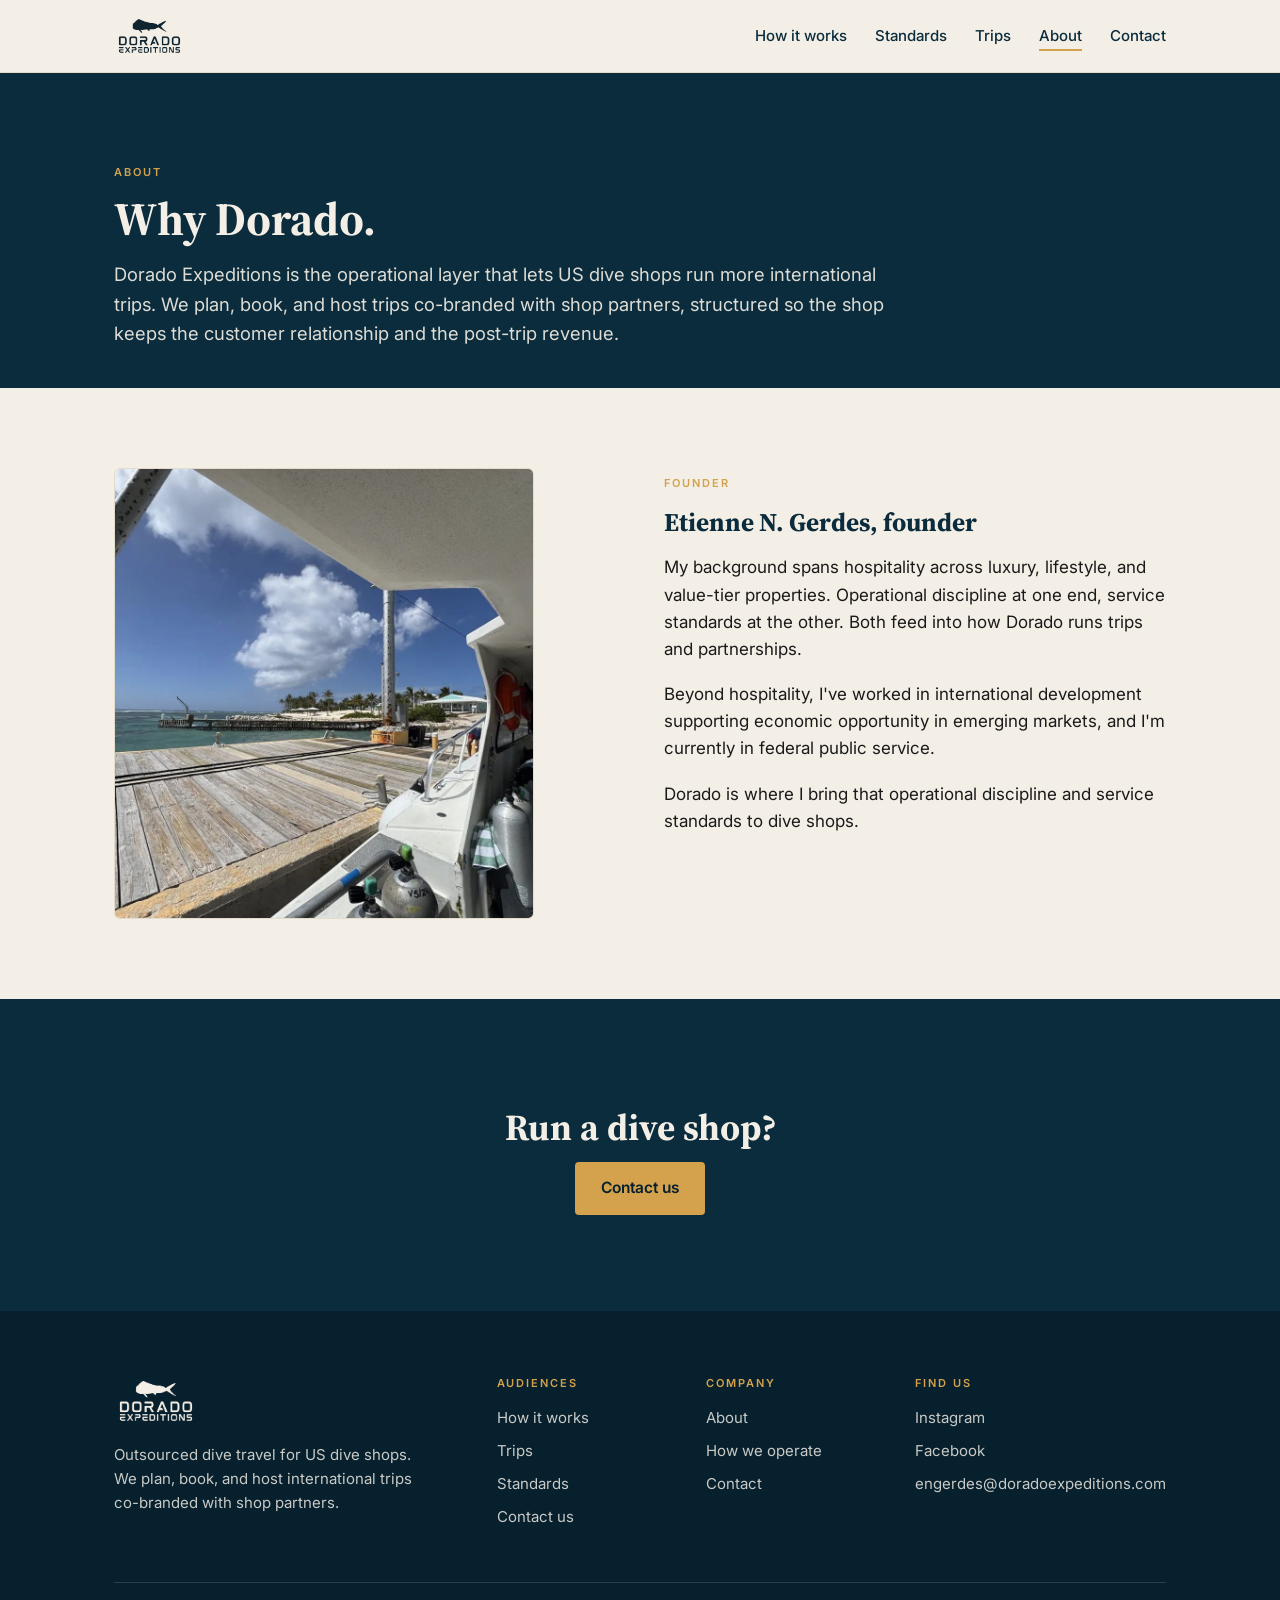
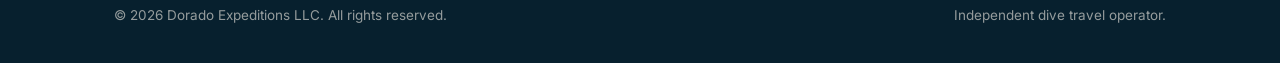
==== about/index.html @ 0cf163b3 "Add files via upload" ====
<!DOCTYPE html>
<html lang="en">
<head>
<meta charset="utf-8">
<meta name="viewport" content="width=device-width, initial-scale=1">
<title>About — Dorado Expeditions</title>
<meta name="description" content="Dorado Expeditions is a boutique dive travel operator running co-branded trips with US dive shops. Founded by Etienne N. Gerdes.">
<link rel="preconnect" href="https://fonts.googleapis.com">
<link rel="preconnect" href="https://fonts.gstatic.com" crossorigin>
<link href="https://fonts.googleapis.com/css2?family=Inter:wght@400;500;600&family=Source+Serif+4:ital,wght@0,400;0,600;0,700;1,400;1,600;1,700&display=swap" rel="stylesheet">
<style>
:root{--sea:#0B2C3D;--bone:#F4EFE6;--gold:#D4A24C;--teal:#3A7D7B;--sand:#D9C9A8;--ink:#1A1A1A;--line:#E3DBCB;--sea-deep:#07202E;}
*{margin:0;padding:0;box-sizing:border-box}
html{scroll-behavior:smooth}
body{background:var(--bone);color:var(--ink);font-family:'Inter',system-ui,sans-serif;font-size:17px;line-height:1.6;-webkit-font-smoothing:antialiased}
img{display:block;max-width:100%}
a{color:inherit;text-decoration:none}
:focus-visible{outline:2px solid var(--gold);outline-offset:3px;border-radius:2px}
.wrap{max-width:1100px;margin:0 auto;padding:0 24px}
.eyebrow{font-size:11px;font-weight:600;letter-spacing:.18em;text-transform:uppercase;color:var(--gold)}
h1,h2,h3{font-family:'Source Serif 4',Georgia,serif;color:var(--sea);line-height:1.12;font-weight:700}
p{max-width:65ch}
/* nav */
.nav{position:sticky;top:0;z-index:50;background:rgba(244,239,230,.92);backdrop-filter:blur(10px);border-bottom:1px solid var(--line)}
.nav-in{max-width:1100px;margin:0 auto;padding:14px 24px;display:flex;align-items:center;justify-content:space-between}
.nav-logo img{height:44px;width:auto}
.nav-links{display:flex;gap:28px;list-style:none}
.nav-links a{font-size:15px;font-weight:500;color:var(--sea);padding-bottom:4px;border-bottom:2px solid transparent;transition:border-color .18s}
.nav-links a:hover,.nav-links a[aria-current]{border-bottom-color:var(--gold)}
.nav-burger{display:none;background:none;border:none;cursor:pointer;padding:6px}
.nav-burger span{display:block;width:22px;height:2px;background:var(--sea);margin:5px 0}
@media(max-width:800px){
 .nav-burger{display:block}
 .nav-links{position:absolute;top:100%;left:0;right:0;background:var(--bone);border-bottom:1px solid var(--line);flex-direction:column;gap:0;padding:8px 24px 16px;display:none}
 .nav-links.open{display:flex}
 .nav-links a{display:block;padding:12px 0;border-bottom:none;font-size:17px}
}
/* home hero */
.hero{position:relative;min-height:78vh;display:flex;align-items:flex-end;color:var(--bone);isolation:isolate}
.hero picture,.hero>img{position:absolute;inset:0;z-index:-2}
.hero picture img,.hero>img{width:100%;height:100%;object-fit:cover}
.hero::after{content:"";position:absolute;inset:0;z-index:-1;background:linear-gradient(180deg,rgba(11,44,61,.28) 0%,rgba(11,44,61,.24) 45%,rgba(7,32,46,.82) 100%)}
.hero-in{width:100%;max-width:1100px;margin:0 auto;padding:96px 24px 72px}
.hero h1{color:var(--bone);font-size:clamp(2.3rem,5.6vw,4rem);max-width:17ch;margin:14px 0 18px}
.hero h1 em{font-style:italic;color:var(--gold)}
.hero p{font-size:clamp(1.05rem,2vw,1.25rem);max-width:52ch;color:rgba(244,239,230,.92)}
.hero-cta{margin-top:30px;display:flex;gap:14px;flex-wrap:wrap}
/* interior page header: compact photo band with title on it */
.page-head{position:relative;display:flex;align-items:flex-end;min-height:320px;color:var(--bone);isolation:isolate}
.page-head>img{position:absolute;inset:0;width:100%;height:100%;object-fit:cover;z-index:-2}
.page-head::after{content:"";position:absolute;inset:0;z-index:-1;background:linear-gradient(180deg,rgba(11,44,61,.42) 0%,rgba(7,32,46,.8) 100%)}
.page-head.plain{background:var(--sea);min-height:0}
.page-head.plain::after{display:none}
.page-head .wrap{width:100%;padding-top:84px;padding-bottom:40px}
.page-head h1{color:var(--bone);font-size:clamp(2rem,4.4vw,2.9rem);margin-top:10px}
.page-head p{color:rgba(244,239,230,.9);margin-top:14px;font-size:clamp(1rem,1.8vw,1.15rem)}
/* buttons */
.btn{display:inline-block;font-weight:600;font-size:15.5px;padding:14px 26px;border-radius:4px;transition:transform .15s,background .15s}
.btn:hover{transform:translateY(-1px)}
.btn-primary{background:var(--sea);color:var(--bone)}
.btn-primary:hover{background:var(--sea-deep)}
.btn-gold{background:var(--gold);color:var(--sea-deep)}
.btn-gold:hover{background:#c3903c}
.btn-ghost{border:1.5px solid rgba(244,239,230,.7);color:var(--bone)}
.btn-ghost:hover{border-color:var(--gold);color:var(--gold)}
/* sections */
.sec{padding:80px 0}
.sec-head{margin-bottom:42px}
.sec-head h2{font-size:clamp(1.7rem,3.4vw,2.4rem);margin-top:12px}
/* cards */
.grid3{display:grid;grid-template-columns:repeat(3,1fr);gap:22px}
.grid2{display:grid;grid-template-columns:1fr 1fr;gap:22px}
@media(max-width:800px){.grid3,.grid2{grid-template-columns:1fr}}
.card{background:#FFFDF8;border:1px solid var(--line);border-radius:6px;padding:30px 28px}
.card .num{font-family:'Source Serif 4',serif;font-size:2rem;font-weight:700;color:var(--gold);line-height:1}
.card h3{font-size:1.2rem;margin:12px 0 10px}
.card p{font-size:15.5px}
.mode{border-top:3px solid var(--gold)}
/* panels */
.panel{border-radius:6px;padding:34px 32px}
.panel h3{font-size:12px;font-weight:600;letter-spacing:.18em;text-transform:uppercase;font-family:'Inter',sans-serif;margin-bottom:18px}
.panel ul{list-style:none}
.panel li{position:relative;padding-left:20px;margin-bottom:12px;font-size:16px;line-height:1.5}
.panel li::before{content:"";position:absolute;left:0;top:.62em;width:6px;height:6px;border-radius:50%}
.panel.dark{background:var(--sea);color:#EEF0EE}
.panel.dark h3{color:var(--gold)}
.panel.dark li::before{background:var(--gold)}
.panel.light{background:#FFFDF8;border:1px solid var(--line);color:var(--sea)}
.panel.light h3{color:var(--gold)}
.panel.light li::before{background:var(--teal)}
/* CTA band (optional photo background) */
.cta-band{position:relative;isolation:isolate;background:var(--sea);color:var(--bone);text-align:center;padding:96px 24px;overflow:hidden}
.cta-band>img{position:absolute;inset:0;width:100%;height:100%;object-fit:cover;z-index:-2}
.cta-band.photo::before{content:"";position:absolute;inset:0;z-index:-1;background:linear-gradient(180deg,rgba(11,44,61,.9) 0%,rgba(7,32,46,.94) 100%)}
.cta-band h2{color:var(--bone);font-size:clamp(1.7rem,3.4vw,2.3rem);margin:12px auto 14px}
.cta-band p{margin:0 auto 28px;color:rgba(244,239,230,.85)}
/* footer */
footer{background:var(--sea-deep);color:rgba(244,239,230,.82);padding:64px 0 36px;font-size:15px}
.foot-grid{display:grid;grid-template-columns:2fr 1fr 1fr 1fr;gap:36px;margin-bottom:44px}
@media(max-width:800px){.foot-grid{grid-template-columns:1fr 1fr}}
@media(max-width:520px){.foot-grid{grid-template-columns:1fr}}
footer h4{font-size:11px;letter-spacing:.18em;text-transform:uppercase;color:var(--gold);margin-bottom:14px;font-weight:600}
footer ul{list-style:none}
footer li{margin-bottom:9px}
footer a:hover{color:var(--gold)}
.foot-logo img{height:52px;width:auto;margin-bottom:16px}
.foot-base{border-top:1px solid rgba(244,239,230,.14);padding-top:22px;display:flex;justify-content:space-between;gap:12px;flex-wrap:wrap;font-size:13.5px;color:rgba(244,239,230,.6)}
/* prose + misc */
.prose p{margin-bottom:18px}
.lead{font-size:clamp(1.05rem,1.8vw,1.2rem)}
.pull{border-left:3px solid var(--gold);padding:6px 0 6px 22px;font-family:'Source Serif 4',serif;font-size:1.25rem;color:var(--sea);font-style:italic}
.portrait{max-width:420px;border-radius:6px;border:1px solid var(--line)}
/* reveal */
.rv{opacity:0;transform:translateY(14px);transition:opacity .6s ease,transform .6s ease}
.rv.in{opacity:1;transform:none}
@media(prefers-reduced-motion:reduce){.rv{opacity:1;transform:none;transition:none}html{scroll-behavior:auto}}
</style>
</head>
<body>
<header class="nav"><div class="nav-in"><a class="nav-logo" href="../" aria-label="Dorado Expeditions home"><img src="../logo/dorado-dark.png" alt="Dorado Expeditions"></a><nav aria-label="Main"><button class="nav-burger" aria-label="Menu"><span></span><span></span><span></span></button><ul class="nav-links"><li><a href="../for-shops/">How it works</a></li><li><a href="../standards/">Standards</a></li><li><a href="../trips/">Trips</a></li><li><a href="../about/" aria-current='page'>About</a></li><li><a href="../contact/">Contact</a></li></ul></nav></div></header>

<section class="page-head plain">
<div class="wrap"><span class="eyebrow">About</span><h1>Why Dorado.</h1>
<p>Dorado Expeditions is the operational layer that lets US dive shops run more international trips. We plan, book, and host trips co-branded with shop partners, structured so the shop keeps the customer relationship and the post-trip revenue.</p></div>
</section>

<section class="sec">
<div class="wrap grid2" style="align-items:start;gap:48px">
<div class="rv"><img class="portrait" src="../photos/about-founder.jpg" alt="Etienne N. Gerdes, founder of Dorado Expeditions"></div>
<div class="prose rv">
<span class="eyebrow">Founder</span>
<h3 style="font-size:1.6rem;margin:12px 0 18px">Etienne N. Gerdes, founder</h3>
<p>My background spans hospitality across luxury, lifestyle, and value-tier properties. Operational discipline at one end, service standards at the other. Both feed into how Dorado runs trips and partnerships.</p>
<p>Beyond hospitality, I've worked in international development supporting economic opportunity in emerging markets, and I'm currently in federal public service.</p>
<p>Dorado is where I bring that operational discipline and service standards to dive shops.</p>
</div>
</div>
</section>

<section class="cta-band">
<h2>Run a dive shop?</h2>
<a class="btn btn-gold" href="../contact/">Contact us</a>
</section>

<footer><div class="wrap">
<div class="foot-grid">
<div class="foot-logo"><img src="../logo/dorado-bone.png" alt="Dorado Expeditions">
<p style="max-width:34ch">Outsourced dive travel for US dive shops. We plan, book, and host international trips co-branded with shop partners.</p></div>
<div><h4>Audiences</h4><ul><li><a href="../for-shops/">How it works</a></li><li><a href="../trips/">Trips</a></li><li><a href="../standards/">Standards</a></li><li><a href="../contact/">Contact us</a></li></ul></div>
<div><h4>Company</h4><ul><li><a href="../about/">About</a></li><li><a href="../standards/">How we operate</a></li><li><a href="../contact/">Contact</a></li></ul></div>
<div><h4>Find us</h4><ul><li><a href="https://instagram.com/doradoexpeditions">Instagram</a></li><li><a href="https://facebook.com/doradoexpeditions">Facebook</a></li><li><a href="mailto:engerdes@doradoexpeditions.com">engerdes@doradoexpeditions.com</a></li></ul></div>
</div>
<div class="foot-base"><span>&copy; 2026 Dorado Expeditions LLC. All rights reserved.</span><span>Independent dive travel operator.</span></div>
</div></footer>
<script>
document.querySelector('.nav-burger')?.addEventListener('click',e=>{document.querySelector('.nav-links').classList.toggle('open')});
const io=new IntersectionObserver(es=>es.forEach(x=>{if(x.isIntersecting){x.target.classList.add('in');io.unobserve(x.target)}}),{threshold:.12});
document.querySelectorAll('.rv').forEach(el=>io.observe(el));
</script>
</body>
</html>
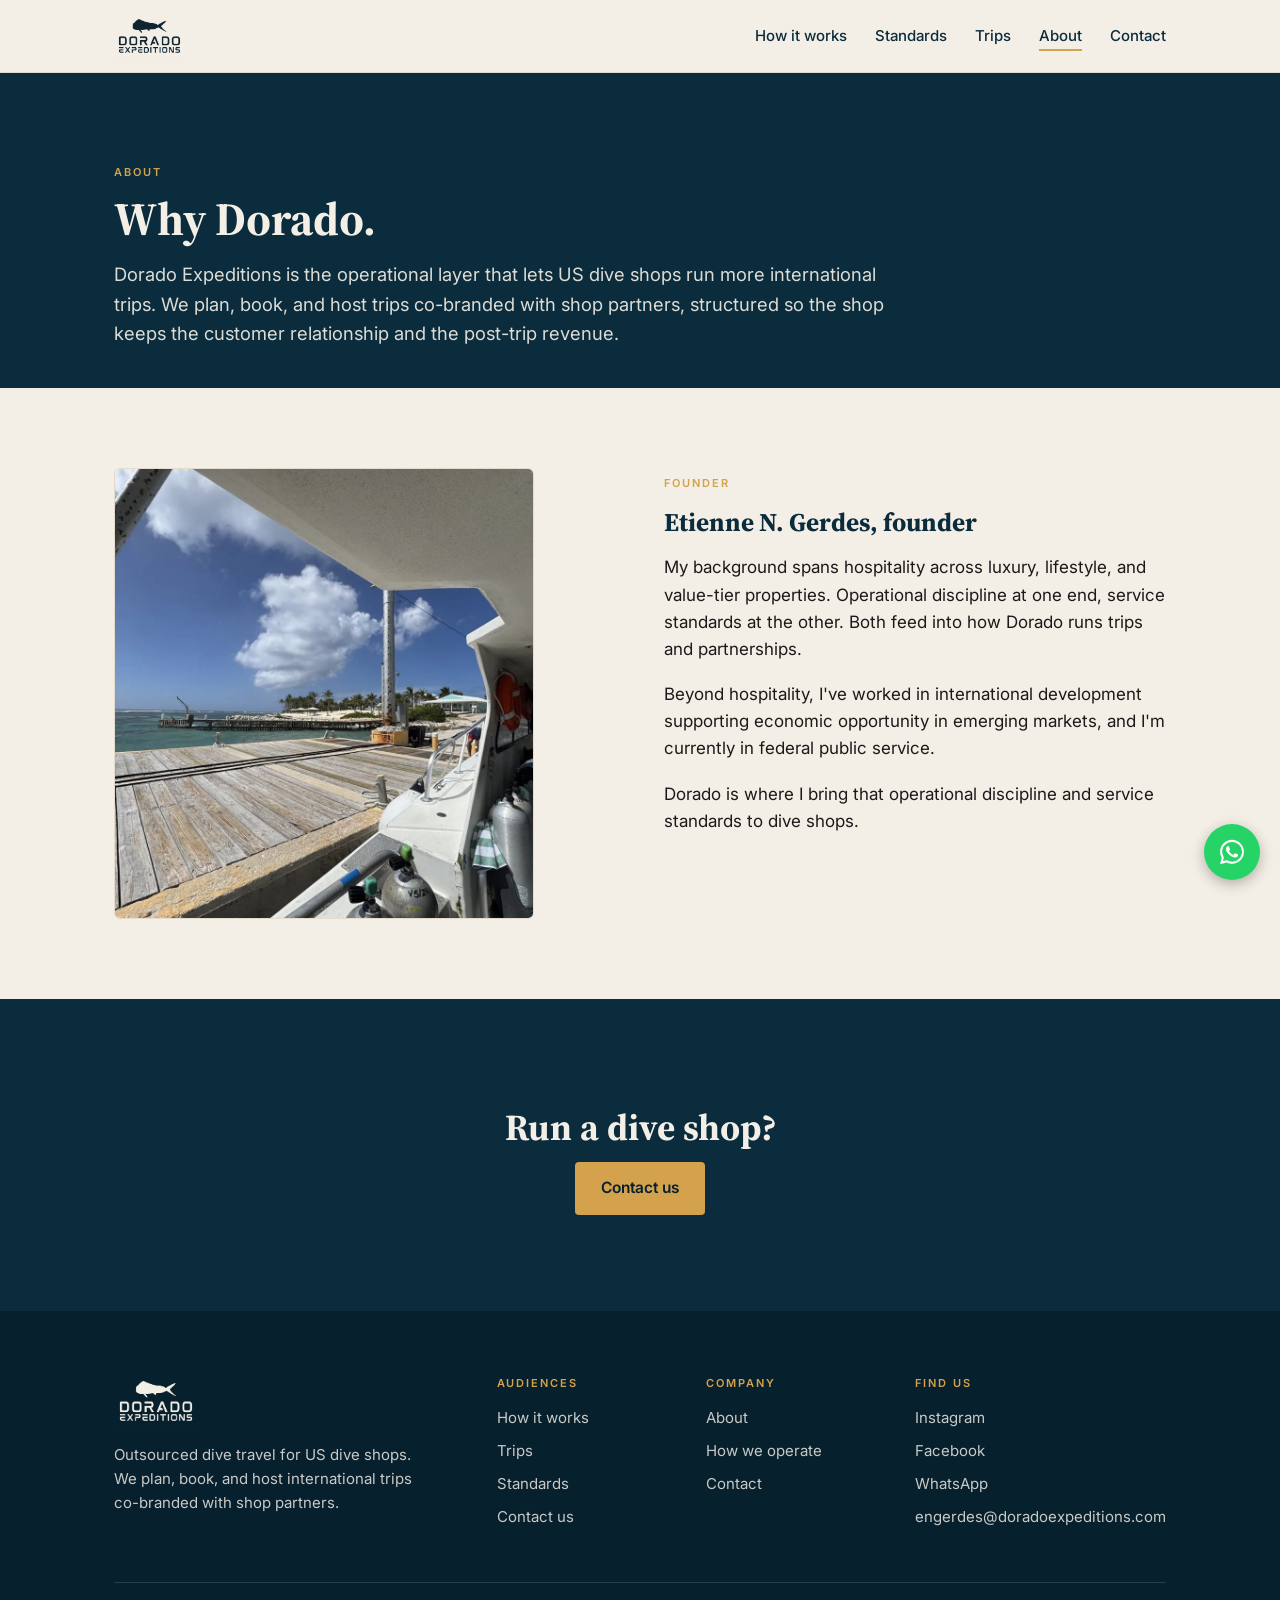
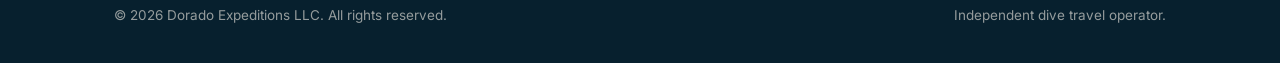
==== commit bc306443: "SEO upgrades, WhatsApp contact channel, hero fix, shared stylesheet - Extract duplicated inline CSS " ====
--- a/about/index.html
+++ b/about/index.html
@@ -8,113 +8,17 @@
 <link rel="preconnect" href="https://fonts.googleapis.com">
 <link rel="preconnect" href="https://fonts.gstatic.com" crossorigin>
 <link href="https://fonts.googleapis.com/css2?family=Inter:wght@400;500;600&family=Source+Serif+4:ital,wght@0,400;0,600;0,700;1,400;1,600;1,700&display=swap" rel="stylesheet">
-<style>
-:root{--sea:#0B2C3D;--bone:#F4EFE6;--gold:#D4A24C;--teal:#3A7D7B;--sand:#D9C9A8;--ink:#1A1A1A;--line:#E3DBCB;--sea-deep:#07202E;}
-*{margin:0;padding:0;box-sizing:border-box}
-html{scroll-behavior:smooth}
-body{background:var(--bone);color:var(--ink);font-family:'Inter',system-ui,sans-serif;font-size:17px;line-height:1.6;-webkit-font-smoothing:antialiased}
-img{display:block;max-width:100%}
-a{color:inherit;text-decoration:none}
-:focus-visible{outline:2px solid var(--gold);outline-offset:3px;border-radius:2px}
-.wrap{max-width:1100px;margin:0 auto;padding:0 24px}
-.eyebrow{font-size:11px;font-weight:600;letter-spacing:.18em;text-transform:uppercase;color:var(--gold)}
-h1,h2,h3{font-family:'Source Serif 4',Georgia,serif;color:var(--sea);line-height:1.12;font-weight:700}
-p{max-width:65ch}
-/* nav */
-.nav{position:sticky;top:0;z-index:50;background:rgba(244,239,230,.92);backdrop-filter:blur(10px);border-bottom:1px solid var(--line)}
-.nav-in{max-width:1100px;margin:0 auto;padding:14px 24px;display:flex;align-items:center;justify-content:space-between}
-.nav-logo img{height:44px;width:auto}
-.nav-links{display:flex;gap:28px;list-style:none}
-.nav-links a{font-size:15px;font-weight:500;color:var(--sea);padding-bottom:4px;border-bottom:2px solid transparent;transition:border-color .18s}
-.nav-links a:hover,.nav-links a[aria-current]{border-bottom-color:var(--gold)}
-.nav-burger{display:none;background:none;border:none;cursor:pointer;padding:6px}
-.nav-burger span{display:block;width:22px;height:2px;background:var(--sea);margin:5px 0}
-@media(max-width:800px){
- .nav-burger{display:block}
- .nav-links{position:absolute;top:100%;left:0;right:0;background:var(--bone);border-bottom:1px solid var(--line);flex-direction:column;gap:0;padding:8px 24px 16px;display:none}
- .nav-links.open{display:flex}
- .nav-links a{display:block;padding:12px 0;border-bottom:none;font-size:17px}
-}
-/* home hero */
-.hero{position:relative;min-height:78vh;display:flex;align-items:flex-end;color:var(--bone);isolation:isolate}
-.hero picture,.hero>img{position:absolute;inset:0;z-index:-2}
-.hero picture img,.hero>img{width:100%;height:100%;object-fit:cover}
-.hero::after{content:"";position:absolute;inset:0;z-index:-1;background:linear-gradient(180deg,rgba(11,44,61,.28) 0%,rgba(11,44,61,.24) 45%,rgba(7,32,46,.82) 100%)}
-.hero-in{width:100%;max-width:1100px;margin:0 auto;padding:96px 24px 72px}
-.hero h1{color:var(--bone);font-size:clamp(2.3rem,5.6vw,4rem);max-width:17ch;margin:14px 0 18px}
-.hero h1 em{font-style:italic;color:var(--gold)}
-.hero p{font-size:clamp(1.05rem,2vw,1.25rem);max-width:52ch;color:rgba(244,239,230,.92)}
-.hero-cta{margin-top:30px;display:flex;gap:14px;flex-wrap:wrap}
-/* interior page header: compact photo band with title on it */
-.page-head{position:relative;display:flex;align-items:flex-end;min-height:320px;color:var(--bone);isolation:isolate}
-.page-head>img{position:absolute;inset:0;width:100%;height:100%;object-fit:cover;z-index:-2}
-.page-head::after{content:"";position:absolute;inset:0;z-index:-1;background:linear-gradient(180deg,rgba(11,44,61,.42) 0%,rgba(7,32,46,.8) 100%)}
-.page-head.plain{background:var(--sea);min-height:0}
-.page-head.plain::after{display:none}
-.page-head .wrap{width:100%;padding-top:84px;padding-bottom:40px}
-.page-head h1{color:var(--bone);font-size:clamp(2rem,4.4vw,2.9rem);margin-top:10px}
-.page-head p{color:rgba(244,239,230,.9);margin-top:14px;font-size:clamp(1rem,1.8vw,1.15rem)}
-/* buttons */
-.btn{display:inline-block;font-weight:600;font-size:15.5px;padding:14px 26px;border-radius:4px;transition:transform .15s,background .15s}
-.btn:hover{transform:translateY(-1px)}
-.btn-primary{background:var(--sea);color:var(--bone)}
-.btn-primary:hover{background:var(--sea-deep)}
-.btn-gold{background:var(--gold);color:var(--sea-deep)}
-.btn-gold:hover{background:#c3903c}
-.btn-ghost{border:1.5px solid rgba(244,239,230,.7);color:var(--bone)}
-.btn-ghost:hover{border-color:var(--gold);color:var(--gold)}
-/* sections */
-.sec{padding:80px 0}
-.sec-head{margin-bottom:42px}
-.sec-head h2{font-size:clamp(1.7rem,3.4vw,2.4rem);margin-top:12px}
-/* cards */
-.grid3{display:grid;grid-template-columns:repeat(3,1fr);gap:22px}
-.grid2{display:grid;grid-template-columns:1fr 1fr;gap:22px}
-@media(max-width:800px){.grid3,.grid2{grid-template-columns:1fr}}
-.card{background:#FFFDF8;border:1px solid var(--line);border-radius:6px;padding:30px 28px}
-.card .num{font-family:'Source Serif 4',serif;font-size:2rem;font-weight:700;color:var(--gold);line-height:1}
-.card h3{font-size:1.2rem;margin:12px 0 10px}
-.card p{font-size:15.5px}
-.mode{border-top:3px solid var(--gold)}
-/* panels */
-.panel{border-radius:6px;padding:34px 32px}
-.panel h3{font-size:12px;font-weight:600;letter-spacing:.18em;text-transform:uppercase;font-family:'Inter',sans-serif;margin-bottom:18px}
-.panel ul{list-style:none}
-.panel li{position:relative;padding-left:20px;margin-bottom:12px;font-size:16px;line-height:1.5}
-.panel li::before{content:"";position:absolute;left:0;top:.62em;width:6px;height:6px;border-radius:50%}
-.panel.dark{background:var(--sea);color:#EEF0EE}
-.panel.dark h3{color:var(--gold)}
-.panel.dark li::before{background:var(--gold)}
-.panel.light{background:#FFFDF8;border:1px solid var(--line);color:var(--sea)}
-.panel.light h3{color:var(--gold)}
-.panel.light li::before{background:var(--teal)}
-/* CTA band (optional photo background) */
-.cta-band{position:relative;isolation:isolate;background:var(--sea);color:var(--bone);text-align:center;padding:96px 24px;overflow:hidden}
-.cta-band>img{position:absolute;inset:0;width:100%;height:100%;object-fit:cover;z-index:-2}
-.cta-band.photo::before{content:"";position:absolute;inset:0;z-index:-1;background:linear-gradient(180deg,rgba(11,44,61,.9) 0%,rgba(7,32,46,.94) 100%)}
-.cta-band h2{color:var(--bone);font-size:clamp(1.7rem,3.4vw,2.3rem);margin:12px auto 14px}
-.cta-band p{margin:0 auto 28px;color:rgba(244,239,230,.85)}
-/* footer */
-footer{background:var(--sea-deep);color:rgba(244,239,230,.82);padding:64px 0 36px;font-size:15px}
-.foot-grid{display:grid;grid-template-columns:2fr 1fr 1fr 1fr;gap:36px;margin-bottom:44px}
-@media(max-width:800px){.foot-grid{grid-template-columns:1fr 1fr}}
-@media(max-width:520px){.foot-grid{grid-template-columns:1fr}}
-footer h4{font-size:11px;letter-spacing:.18em;text-transform:uppercase;color:var(--gold);margin-bottom:14px;font-weight:600}
-footer ul{list-style:none}
-footer li{margin-bottom:9px}
-footer a:hover{color:var(--gold)}
-.foot-logo img{height:52px;width:auto;margin-bottom:16px}
-.foot-base{border-top:1px solid rgba(244,239,230,.14);padding-top:22px;display:flex;justify-content:space-between;gap:12px;flex-wrap:wrap;font-size:13.5px;color:rgba(244,239,230,.6)}
-/* prose + misc */
-.prose p{margin-bottom:18px}
-.lead{font-size:clamp(1.05rem,1.8vw,1.2rem)}
-.pull{border-left:3px solid var(--gold);padding:6px 0 6px 22px;font-family:'Source Serif 4',serif;font-size:1.25rem;color:var(--sea);font-style:italic}
-.portrait{max-width:420px;border-radius:6px;border:1px solid var(--line)}
-/* reveal */
-.rv{opacity:0;transform:translateY(14px);transition:opacity .6s ease,transform .6s ease}
-.rv.in{opacity:1;transform:none}
-@media(prefers-reduced-motion:reduce){.rv{opacity:1;transform:none;transition:none}html{scroll-behavior:auto}}
-</style>
+<link rel="stylesheet" href="/assets/site.css">
+<link rel="canonical" href="https://doradoexpeditions.com/about/">
+<meta property="og:type" content="website">
+<meta property="og:site_name" content="Dorado Expeditions">
+<meta property="og:title" content="About — Dorado Expeditions">
+<meta property="og:description" content="Dorado Expeditions is a boutique dive travel operator running co-branded trips with US dive shops. Founded by Etienne N. Gerdes.">
+<meta property="og:url" content="https://doradoexpeditions.com/about/">
+<meta property="og:image" content="https://doradoexpeditions.com/photos/home-hero.jpg">
+<meta name="twitter:card" content="summary_large_image">
+<link rel="icon" href="/logo/fish-dark.png">
+<link rel="apple-touch-icon" href="/logo/fish-dark.png">
 </head>
 <body>
 <header class="nav"><div class="nav-in"><a class="nav-logo" href="../" aria-label="Dorado Expeditions home"><img src="../logo/dorado-dark.png" alt="Dorado Expeditions"></a><nav aria-label="Main"><button class="nav-burger" aria-label="Menu"><span></span><span></span><span></span></button><ul class="nav-links"><li><a href="../for-shops/">How it works</a></li><li><a href="../standards/">Standards</a></li><li><a href="../trips/">Trips</a></li><li><a href="../about/" aria-current='page'>About</a></li><li><a href="../contact/">Contact</a></li></ul></nav></div></header>
@@ -129,7 +33,7 @@
 <div class="rv"><img class="portrait" src="../photos/about-founder.jpg" alt="Etienne N. Gerdes, founder of Dorado Expeditions"></div>
 <div class="prose rv">
 <span class="eyebrow">Founder</span>
-<h3 style="font-size:1.6rem;margin:12px 0 18px">Etienne N. Gerdes, founder</h3>
+<h2 style="font-size:1.6rem;margin:12px 0 18px">Etienne N. Gerdes, founder</h2>
 <p>My background spans hospitality across luxury, lifestyle, and value-tier properties. Operational discipline at one end, service standards at the other. Both feed into how Dorado runs trips and partnerships.</p>
 <p>Beyond hospitality, I've worked in international development supporting economic opportunity in emerging markets, and I'm currently in federal public service.</p>
 <p>Dorado is where I bring that operational discipline and service standards to dive shops.</p>
@@ -148,10 +52,11 @@
 <p style="max-width:34ch">Outsourced dive travel for US dive shops. We plan, book, and host international trips co-branded with shop partners.</p></div>
 <div><h4>Audiences</h4><ul><li><a href="../for-shops/">How it works</a></li><li><a href="../trips/">Trips</a></li><li><a href="../standards/">Standards</a></li><li><a href="../contact/">Contact us</a></li></ul></div>
 <div><h4>Company</h4><ul><li><a href="../about/">About</a></li><li><a href="../standards/">How we operate</a></li><li><a href="../contact/">Contact</a></li></ul></div>
-<div><h4>Find us</h4><ul><li><a href="https://instagram.com/doradoexpeditions">Instagram</a></li><li><a href="https://facebook.com/doradoexpeditions">Facebook</a></li><li><a href="mailto:engerdes@doradoexpeditions.com">engerdes@doradoexpeditions.com</a></li></ul></div>
+<div><h4>Find us</h4><ul><li><a href="https://instagram.com/doradoexpeditions">Instagram</a></li><li><a href="https://facebook.com/doradoexpeditions">Facebook</a></li><li><a href="https://wa.me/16094233246">WhatsApp</a></li><li><a href="mailto:engerdes@doradoexpeditions.com">engerdes@doradoexpeditions.com</a></li></ul></div>
 </div>
 <div class="foot-base"><span>&copy; 2026 Dorado Expeditions LLC. All rights reserved.</span><span>Independent dive travel operator.</span></div>
 </div></footer>
+<a class="wa-float" href="https://wa.me/16094233246?text=Hi%20Dorado%20%E2%80%94%20I%20run%20a%20dive%20shop%20and%20want%20to%20talk%20about%20running%20trips%20together." target="_blank" rel="noopener" aria-label="Chat with Dorado on WhatsApp"><svg viewBox="0 0 32 32" aria-hidden="true"><path d="M16.04 3C9.02 3 3.32 8.7 3.32 15.72c0 2.24.59 4.43 1.71 6.36L3.2 29l7.1-1.86a12.66 12.66 0 0 0 5.74 1.38h.01c7.01 0 12.72-5.7 12.72-12.72 0-3.4-1.32-6.6-3.72-9A12.65 12.65 0 0 0 16.04 3zm0 23.38h-.01a10.5 10.5 0 0 1-5.35-1.47l-.38-.23-3.98 1.04 1.06-3.88-.25-.4a10.53 10.53 0 0 1-1.62-5.62c0-5.83 4.75-10.57 10.58-10.57 2.83 0 5.48 1.1 7.48 3.1a10.5 10.5 0 0 1 3.1 7.48c0 5.83-4.75 10.57-10.57 10.57zm5.8-7.92c-.32-.16-1.88-.93-2.17-1.03-.29-.11-.5-.16-.72.16-.21.32-.82 1.03-1 1.24-.19.21-.37.24-.69.08-.32-.16-1.34-.5-2.56-1.58-.95-.84-1.58-1.88-1.77-2.2-.18-.32-.02-.49.14-.65.14-.14.32-.37.48-.56.16-.19.21-.32.32-.53.1-.21.05-.4-.03-.56-.08-.16-.72-1.72-.98-2.36-.26-.62-.52-.54-.72-.55l-.61-.01c-.21 0-.56.08-.85.4-.29.32-1.12 1.09-1.12 2.65 0 1.56 1.14 3.07 1.3 3.29.16.21 2.25 3.43 5.45 4.81.76.33 1.36.53 1.82.67.77.25 1.46.21 2.01.13.61-.09 1.88-.77 2.14-1.51.26-.74.26-1.38.19-1.51-.08-.13-.29-.21-.61-.37z"/></svg></a>
 <script>
 document.querySelector('.nav-burger')?.addEventListener('click',e=>{document.querySelector('.nav-links').classList.toggle('open')});
 const io=new IntersectionObserver(es=>es.forEach(x=>{if(x.isIntersecting){x.target.classList.add('in');io.unobserve(x.target)}}),{threshold:.12});
--- a/assets/site.css
+++ b/assets/site.css
@@ -0,0 +1,109 @@
+:root{--sea:#0B2C3D;--bone:#F4EFE6;--gold:#D4A24C;--teal:#3A7D7B;--sand:#D9C9A8;--ink:#1A1A1A;--line:#E3DBCB;--sea-deep:#07202E;}
+*{margin:0;padding:0;box-sizing:border-box}
+html{scroll-behavior:smooth}
+body{background:var(--bone);color:var(--ink);font-family:'Inter',system-ui,sans-serif;font-size:17px;line-height:1.6;-webkit-font-smoothing:antialiased}
+img{display:block;max-width:100%}
+a{color:inherit;text-decoration:none}
+:focus-visible{outline:2px solid var(--gold);outline-offset:3px;border-radius:2px}
+.wrap{max-width:1100px;margin:0 auto;padding:0 24px}
+.eyebrow{font-size:11px;font-weight:600;letter-spacing:.18em;text-transform:uppercase;color:var(--gold)}
+h1,h2,h3{font-family:'Source Serif 4',Georgia,serif;color:var(--sea);line-height:1.12;font-weight:700}
+p{max-width:65ch}
+/* nav */
+.nav{position:sticky;top:0;z-index:50;background:rgba(244,239,230,.92);backdrop-filter:blur(10px);border-bottom:1px solid var(--line)}
+.nav-in{max-width:1100px;margin:0 auto;padding:14px 24px;display:flex;align-items:center;justify-content:space-between}
+.nav-logo img{height:44px;width:auto}
+.nav-links{display:flex;gap:28px;list-style:none}
+.nav-links a{font-size:15px;font-weight:500;color:var(--sea);padding-bottom:4px;border-bottom:2px solid transparent;transition:border-color .18s}
+.nav-links a:hover,.nav-links a[aria-current]{border-bottom-color:var(--gold)}
+.nav-burger{display:none;background:none;border:none;cursor:pointer;padding:6px}
+.nav-burger span{display:block;width:22px;height:2px;background:var(--sea);margin:5px 0}
+@media(max-width:800px){
+ .nav-burger{display:block}
+ .nav-links{position:absolute;top:100%;left:0;right:0;background:var(--bone);border-bottom:1px solid var(--line);flex-direction:column;gap:0;padding:8px 24px 16px;display:none}
+ .nav-links.open{display:flex}
+ .nav-links a{display:block;padding:12px 0;border-bottom:none;font-size:17px}
+}
+/* home hero */
+.hero{position:relative;min-height:78vh;display:flex;align-items:flex-end;color:var(--bone);isolation:isolate}
+.hero picture,.hero>img{position:absolute;inset:0;z-index:-2}
+.hero picture img,.hero>img{width:100%;height:100%;object-fit:cover}
+.hero::after{content:"";position:absolute;inset:0;z-index:-1;background:linear-gradient(180deg,rgba(11,44,61,.25) 0%,rgba(11,44,61,.3) 55%,rgba(7,32,46,.6) 100%)}
+.hero-in{width:100%;max-width:1100px;margin:0 auto;padding:96px 24px 72px}
+.hero h1{color:var(--bone);font-size:clamp(2.3rem,5.6vw,4rem);max-width:17ch;margin:14px 0 18px}
+.hero h1 em{font-style:italic;color:var(--gold)}
+.hero p{font-size:clamp(1.05rem,2vw,1.25rem);max-width:52ch;color:rgba(244,239,230,.92)}
+.hero-cta{margin-top:30px;display:flex;gap:14px;flex-wrap:wrap}
+/* interior page header: compact photo band with title on it */
+.page-head{position:relative;display:flex;align-items:flex-end;min-height:320px;color:var(--bone);isolation:isolate}
+.page-head>img{position:absolute;inset:0;width:100%;height:100%;object-fit:cover;z-index:-2}
+.page-head::after{content:"";position:absolute;inset:0;z-index:-1;background:linear-gradient(180deg,rgba(11,44,61,.42) 0%,rgba(7,32,46,.8) 100%)}
+.page-head.plain{background:var(--sea);min-height:0}
+.page-head.plain::after{display:none}
+.page-head .wrap{width:100%;padding-top:84px;padding-bottom:40px}
+.page-head h1{color:var(--bone);font-size:clamp(2rem,4.4vw,2.9rem);margin-top:10px}
+.page-head p{color:rgba(244,239,230,.9);margin-top:14px;font-size:clamp(1rem,1.8vw,1.15rem)}
+/* buttons */
+.btn{display:inline-block;font-weight:600;font-size:15.5px;padding:14px 26px;border-radius:4px;transition:transform .15s,background .15s}
+.btn:hover{transform:translateY(-1px)}
+.btn-primary{background:var(--sea);color:var(--bone)}
+.btn-primary:hover{background:var(--sea-deep)}
+.btn-gold{background:var(--gold);color:var(--sea-deep)}
+.btn-gold:hover{background:#c3903c}
+.btn-ghost{border:1.5px solid rgba(244,239,230,.7);color:var(--bone)}
+.btn-ghost:hover{border-color:var(--gold);color:var(--gold)}
+/* sections */
+.sec{padding:80px 0}
+.sec-head{margin-bottom:42px}
+.sec-head h2{font-size:clamp(1.7rem,3.4vw,2.4rem);margin-top:12px}
+/* cards */
+.grid3{display:grid;grid-template-columns:repeat(3,1fr);gap:22px}
+.grid2{display:grid;grid-template-columns:1fr 1fr;gap:22px}
+@media(max-width:800px){.grid3,.grid2{grid-template-columns:1fr}}
+.card{background:#FFFDF8;border:1px solid var(--line);border-radius:6px;padding:30px 28px}
+.card .num{font-family:'Source Serif 4',serif;font-size:2rem;font-weight:700;color:var(--gold);line-height:1}
+.card h3{font-size:1.2rem;margin:12px 0 10px}
+.card p{font-size:15.5px}
+.mode{border-top:3px solid var(--gold)}
+/* panels */
+.panel{border-radius:6px;padding:34px 32px}
+.panel h3{font-size:12px;font-weight:600;letter-spacing:.18em;text-transform:uppercase;font-family:'Inter',sans-serif;margin-bottom:18px}
+.panel ul{list-style:none}
+.panel li{position:relative;padding-left:20px;margin-bottom:12px;font-size:16px;line-height:1.5}
+.panel li::before{content:"";position:absolute;left:0;top:.62em;width:6px;height:6px;border-radius:50%}
+.panel.dark{background:var(--sea);color:#EEF0EE}
+.panel.dark h3{color:var(--gold)}
+.panel.dark li::before{background:var(--gold)}
+.panel.light{background:#FFFDF8;border:1px solid var(--line);color:var(--sea)}
+.panel.light h3{color:var(--gold)}
+.panel.light li::before{background:var(--teal)}
+/* CTA band (optional photo background) */
+.cta-band{position:relative;isolation:isolate;background:var(--sea);color:var(--bone);text-align:center;padding:96px 24px;overflow:hidden}
+.cta-band>img{position:absolute;inset:0;width:100%;height:100%;object-fit:cover;z-index:-2}
+.cta-band.photo::before{content:"";position:absolute;inset:0;z-index:-1;background:linear-gradient(180deg,rgba(11,44,61,.9) 0%,rgba(7,32,46,.94) 100%)}
+.cta-band h2{color:var(--bone);font-size:clamp(1.7rem,3.4vw,2.3rem);margin:12px auto 14px}
+.cta-band p{margin:0 auto 28px;color:rgba(244,239,230,.85)}
+/* footer */
+footer{background:var(--sea-deep);color:rgba(244,239,230,.82);padding:64px 0 36px;font-size:15px}
+.foot-grid{display:grid;grid-template-columns:2fr 1fr 1fr 1fr;gap:36px;margin-bottom:44px}
+@media(max-width:800px){.foot-grid{grid-template-columns:1fr 1fr}}
+@media(max-width:520px){.foot-grid{grid-template-columns:1fr}}
+footer h4{font-size:11px;letter-spacing:.18em;text-transform:uppercase;color:var(--gold);margin-bottom:14px;font-weight:600}
+footer ul{list-style:none}
+footer li{margin-bottom:9px}
+footer a:hover{color:var(--gold)}
+.foot-logo img{height:52px;width:auto;margin-bottom:16px}
+.foot-base{border-top:1px solid rgba(244,239,230,.14);padding-top:22px;display:flex;justify-content:space-between;gap:12px;flex-wrap:wrap;font-size:13.5px;color:rgba(244,239,230,.6)}
+/* prose + misc */
+.prose p{margin-bottom:18px}
+.lead{font-size:clamp(1.05rem,1.8vw,1.2rem)}
+.pull{border-left:3px solid var(--gold);padding:6px 0 6px 22px;font-family:'Source Serif 4',serif;font-size:1.25rem;color:var(--sea);font-style:italic}
+.portrait{max-width:420px;border-radius:6px;border:1px solid var(--line)}
+/* reveal */
+.rv{opacity:0;transform:translateY(14px);transition:opacity .6s ease,transform .6s ease}
+.rv.in{opacity:1;transform:none}
+@media(prefers-reduced-motion:reduce){.rv{opacity:1;transform:none;transition:none}html{scroll-behavior:auto}}
+/* WhatsApp floating chat button */
+.wa-float{position:fixed;right:20px;bottom:calc(20px + env(safe-area-inset-bottom));z-index:90;width:56px;height:56px;border-radius:50%;background:#25D366;display:flex;align-items:center;justify-content:center;box-shadow:0 4px 14px rgba(0,0,0,.28);transition:transform .15s}
+.wa-float:hover{transform:scale(1.06)}
+.wa-float svg{width:30px;height:30px;fill:#fff}
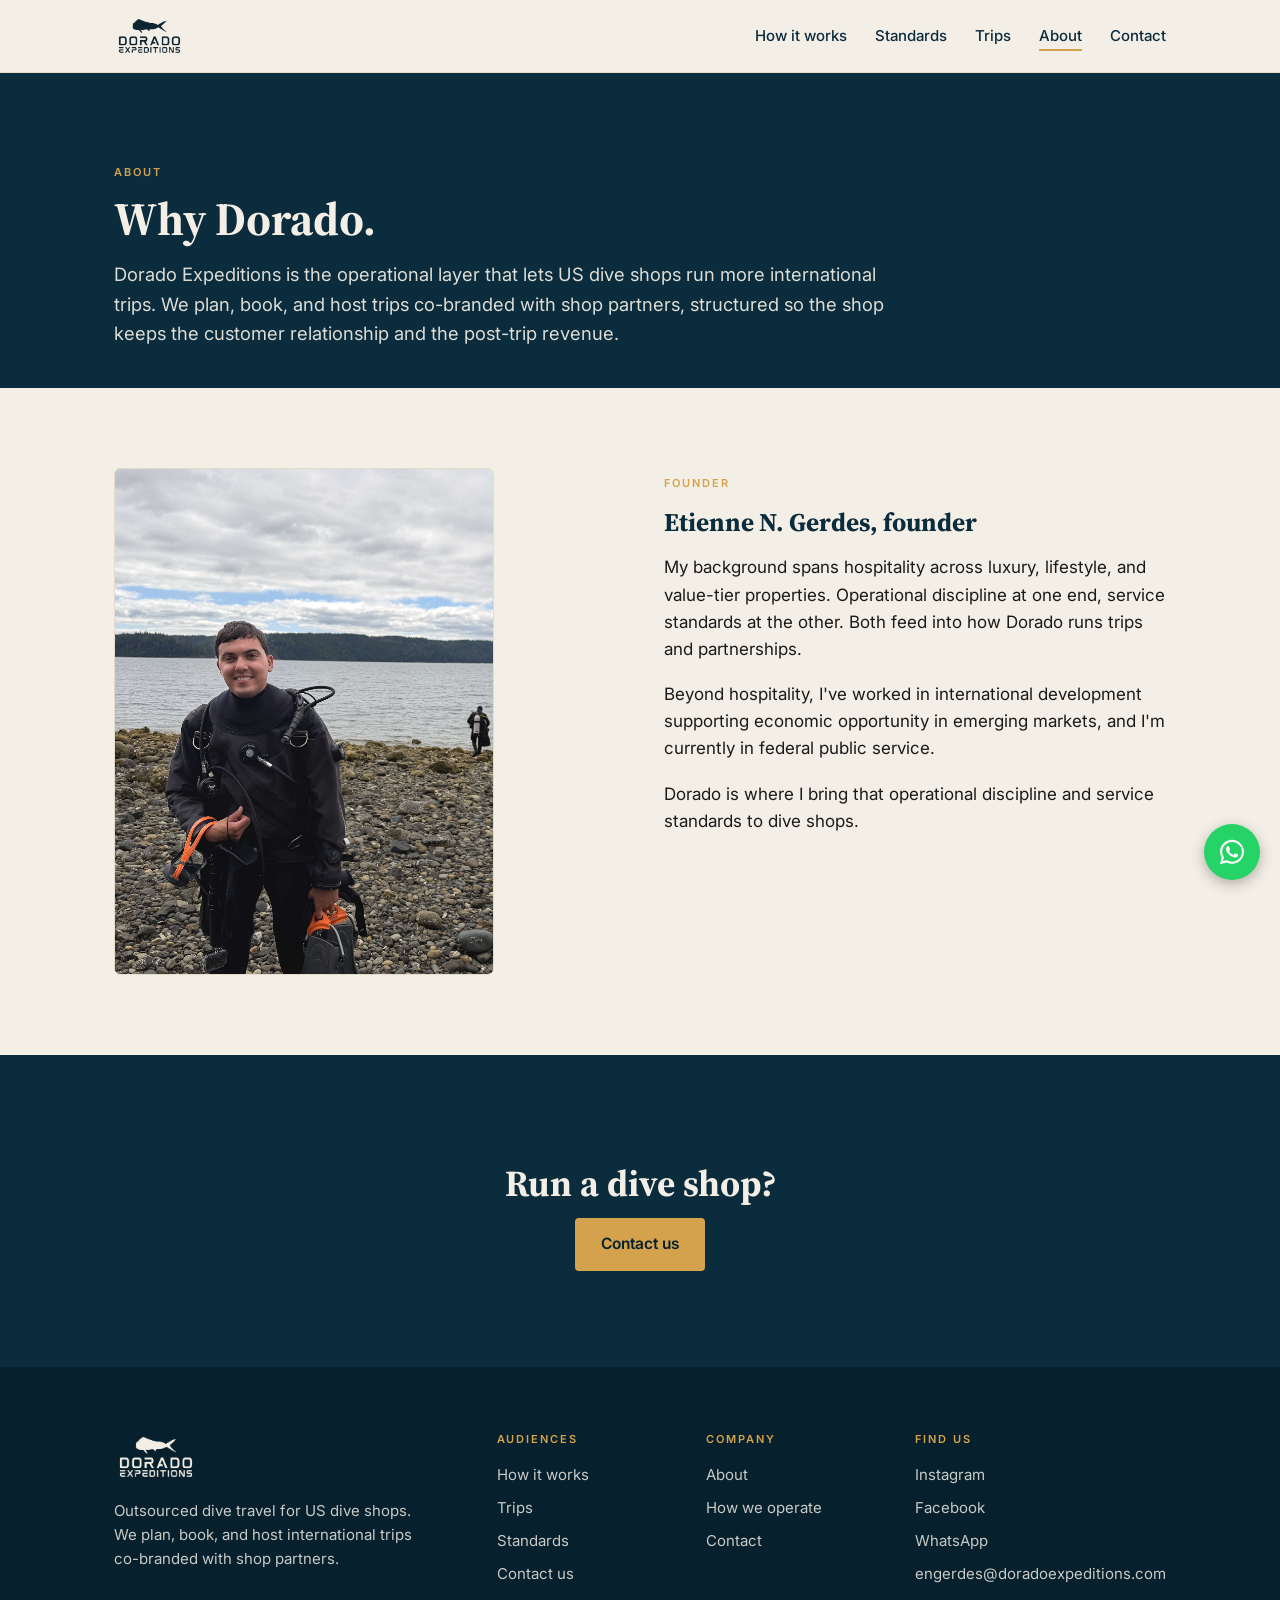
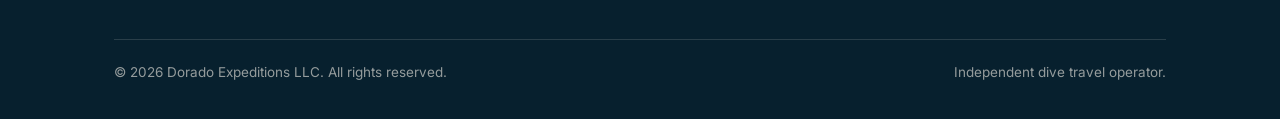
==== commit dd900471: "Update WhatsApp number to +1 301-818-2944" ====
--- a/about/index.html
+++ b/about/index.html
@@ -52,15 +52,15 @@
 <p style="max-width:34ch">Outsourced dive travel for US dive shops. We plan, book, and host international trips co-branded with shop partners.</p></div>
 <div><h4>Audiences</h4><ul><li><a href="../for-shops/">How it works</a></li><li><a href="../trips/">Trips</a></li><li><a href="../standards/">Standards</a></li><li><a href="../contact/">Contact us</a></li></ul></div>
 <div><h4>Company</h4><ul><li><a href="../about/">About</a></li><li><a href="../standards/">How we operate</a></li><li><a href="../contact/">Contact</a></li></ul></div>
-<div><h4>Find us</h4><ul><li><a href="https://instagram.com/doradoexpeditions">Instagram</a></li><li><a href="https://facebook.com/doradoexpeditions">Facebook</a></li><li><a href="https://wa.me/16094233246">WhatsApp</a></li><li><a href="mailto:engerdes@doradoexpeditions.com">engerdes@doradoexpeditions.com</a></li></ul></div>
+<div><h4>Find us</h4><ul><li><a href="https://instagram.com/doradoexpeditions">Instagram</a></li><li><a href="https://facebook.com/doradoexpeditions">Facebook</a></li><li><a href="https://wa.me/13018182944">WhatsApp</a></li><li><a href="mailto:engerdes@doradoexpeditions.com">engerdes@doradoexpeditions.com</a></li></ul></div>
 </div>
 <div class="foot-base"><span>&copy; 2026 Dorado Expeditions LLC. All rights reserved.</span><span>Independent dive travel operator.</span></div>
 </div></footer>
-<a class="wa-float" href="https://wa.me/16094233246?text=Hi%20Dorado%20%E2%80%94%20I%20run%20a%20dive%20shop%20and%20want%20to%20talk%20about%20running%20trips%20together." target="_blank" rel="noopener" aria-label="Chat with Dorado on WhatsApp"><svg viewBox="0 0 32 32" aria-hidden="true"><path d="M16.04 3C9.02 3 3.32 8.7 3.32 15.72c0 2.24.59 4.43 1.71 6.36L3.2 29l7.1-1.86a12.66 12.66 0 0 0 5.74 1.38h.01c7.01 0 12.72-5.7 12.72-12.72 0-3.4-1.32-6.6-3.72-9A12.65 12.65 0 0 0 16.04 3zm0 23.38h-.01a10.5 10.5 0 0 1-5.35-1.47l-.38-.23-3.98 1.04 1.06-3.88-.25-.4a10.53 10.53 0 0 1-1.62-5.62c0-5.83 4.75-10.57 10.58-10.57 2.83 0 5.48 1.1 7.48 3.1a10.5 10.5 0 0 1 3.1 7.48c0 5.83-4.75 10.57-10.57 10.57zm5.8-7.92c-.32-.16-1.88-.93-2.17-1.03-.29-.11-.5-.16-.72.16-.21.32-.82 1.03-1 1.24-.19.21-.37.24-.69.08-.32-.16-1.34-.5-2.56-1.58-.95-.84-1.58-1.88-1.77-2.2-.18-.32-.02-.49.14-.65.14-.14.32-.37.48-.56.16-.19.21-.32.32-.53.1-.21.05-.4-.03-.56-.08-.16-.72-1.72-.98-2.36-.26-.62-.52-.54-.72-.55l-.61-.01c-.21 0-.56.08-.85.4-.29.32-1.12 1.09-1.12 2.65 0 1.56 1.14 3.07 1.3 3.29.16.21 2.25 3.43 5.45 4.81.76.33 1.36.53 1.82.67.77.25 1.46.21 2.01.13.61-.09 1.88-.77 2.14-1.51.26-.74.26-1.38.19-1.51-.08-.13-.29-.21-.61-.37z"/></svg></a>
+<a class="wa-float" href="https://wa.me/13018182944?text=Hi%20Dorado%20%E2%80%94%20I%20run%20a%20dive%20shop%20and%20want%20to%20talk%20about%20running%20trips%20together." target="_blank" rel="noopener" aria-label="Chat with Dorado on WhatsApp"><svg viewBox="0 0 32 32" aria-hidden="true"><path d="M16.04 3C9.02 3 3.32 8.7 3.32 15.72c0 2.24.59 4.43 1.71 6.36L3.2 29l7.1-1.86a12.66 12.66 0 0 0 5.74 1.38h.01c7.01 0 12.72-5.7 12.72-12.72 0-3.4-1.32-6.6-3.72-9A12.65 12.65 0 0 0 16.04 3zm0 23.38h-.01a10.5 10.5 0 0 1-5.35-1.47l-.38-.23-3.98 1.04 1.06-3.88-.25-.4a10.53 10.53 0 0 1-1.62-5.62c0-5.83 4.75-10.57 10.58-10.57 2.83 0 5.48 1.1 7.48 3.1a10.5 10.5 0 0 1 3.1 7.48c0 5.83-4.75 10.57-10.57 10.57zm5.8-7.92c-.32-.16-1.88-.93-2.17-1.03-.29-.11-.5-.16-.72.16-.21.32-.82 1.03-1 1.24-.19.21-.37.24-.69.08-.32-.16-1.34-.5-2.56-1.58-.95-.84-1.58-1.88-1.77-2.2-.18-.32-.02-.49.14-.65.14-.14.32-.37.48-.56.16-.19.21-.32.32-.53.1-.21.05-.4-.03-.56-.08-.16-.72-1.72-.98-2.36-.26-.62-.52-.54-.72-.55l-.61-.01c-.21 0-.56.08-.85.4-.29.32-1.12 1.09-1.12 2.65 0 1.56 1.14 3.07 1.3 3.29.16.21 2.25 3.43 5.45 4.81.76.33 1.36.53 1.82.67.77.25 1.46.21 2.01.13.61-.09 1.88-.77 2.14-1.51.26-.74.26-1.38.19-1.51-.08-.13-.29-.21-.61-.37z"/></svg></a>
 <script>
 document.querySelector('.nav-burger')?.addEventListener('click',e=>{document.querySelector('.nav-links').classList.toggle('open')});
 const io=new IntersectionObserver(es=>es.forEach(x=>{if(x.isIntersecting){x.target.classList.add('in');io.unobserve(x.target)}}),{threshold:.12});
 document.querySelectorAll('.rv').forEach(el=>io.observe(el));
 </script>
 </body>
-</html>+</html>
--- a/assets/site.css
+++ b/assets/site.css
@@ -98,7 +98,7 @@
 .prose p{margin-bottom:18px}
 .lead{font-size:clamp(1.05rem,1.8vw,1.2rem)}
 .pull{border-left:3px solid var(--gold);padding:6px 0 6px 22px;font-family:'Source Serif 4',serif;font-size:1.25rem;color:var(--sea);font-style:italic}
-.portrait{max-width:420px;border-radius:6px;border:1px solid var(--line)}
+.portrait{width:100%;max-width:380px;aspect-ratio:3/4;object-fit:cover;object-position:20% center;border-radius:6px;border:1px solid var(--line)}
 /* reveal */
 .rv{opacity:0;transform:translateY(14px);transition:opacity .6s ease,transform .6s ease}
 .rv.in{opacity:1;transform:none}
